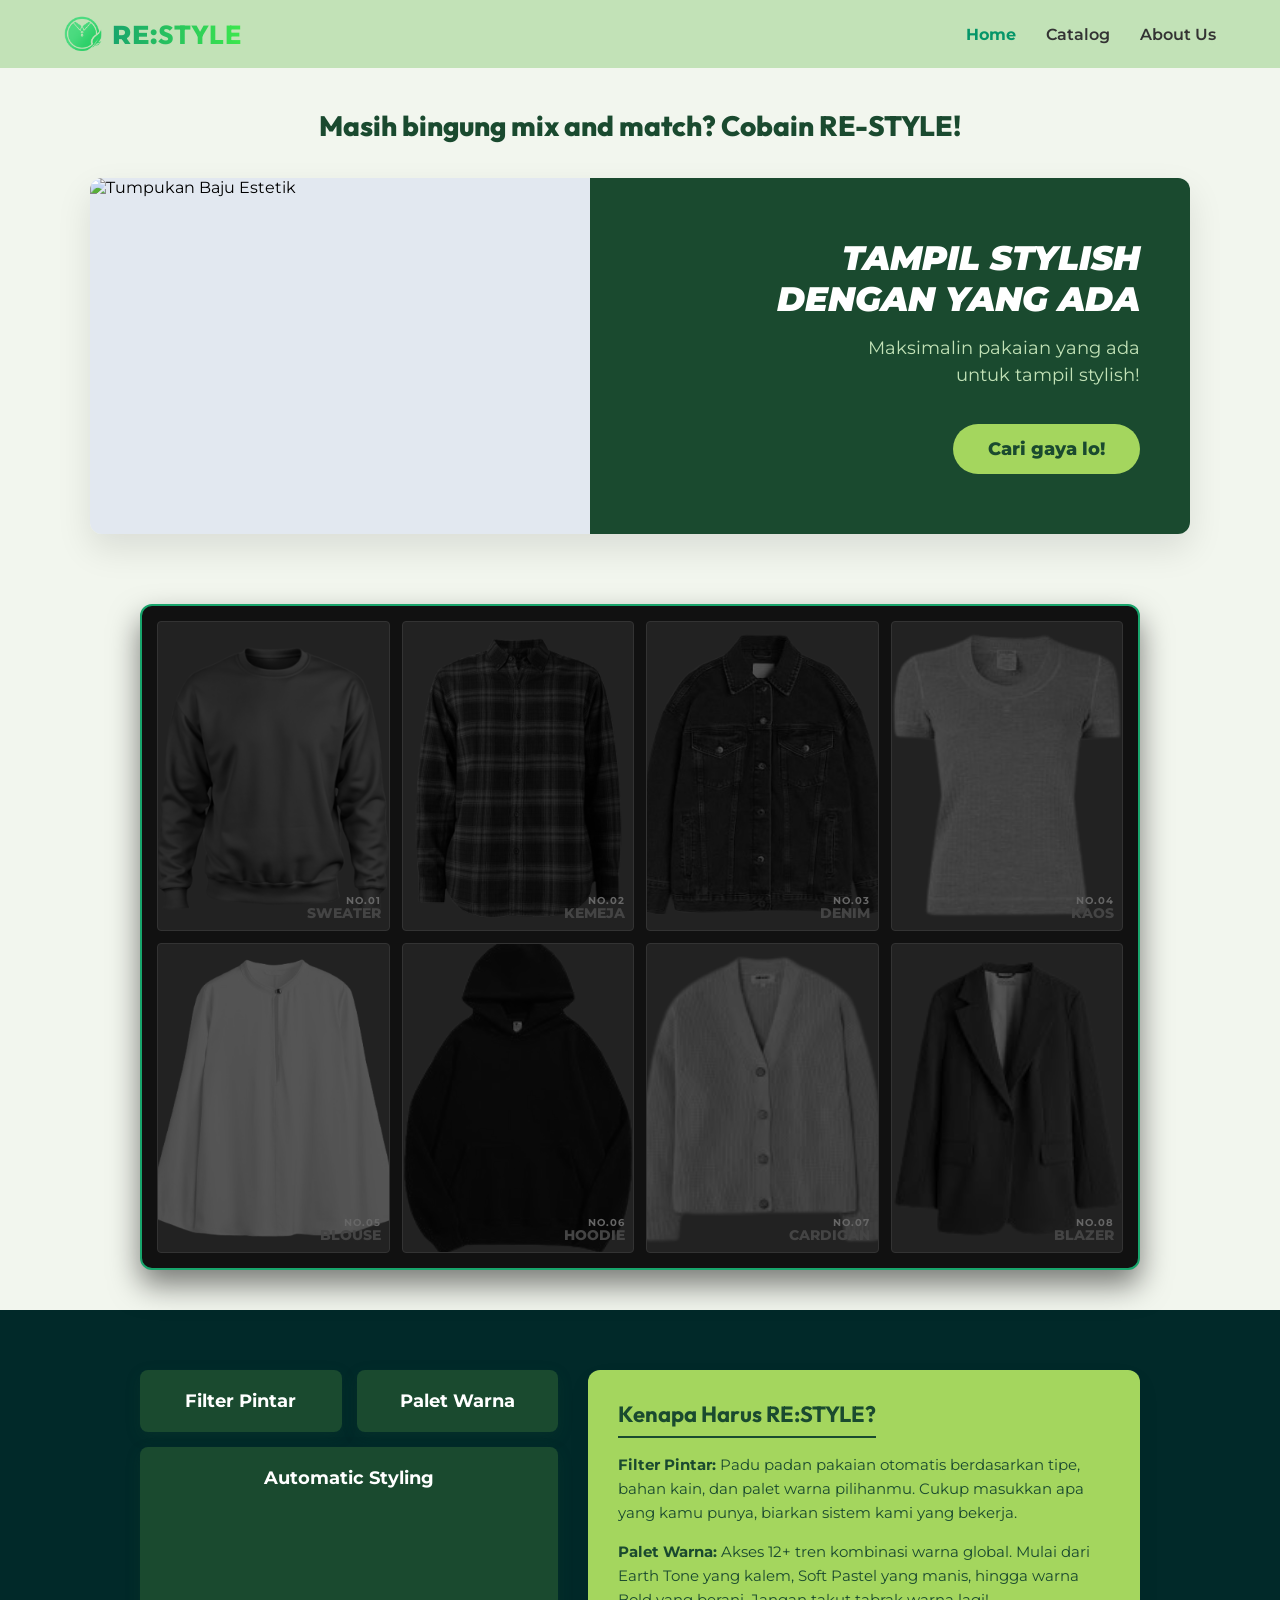
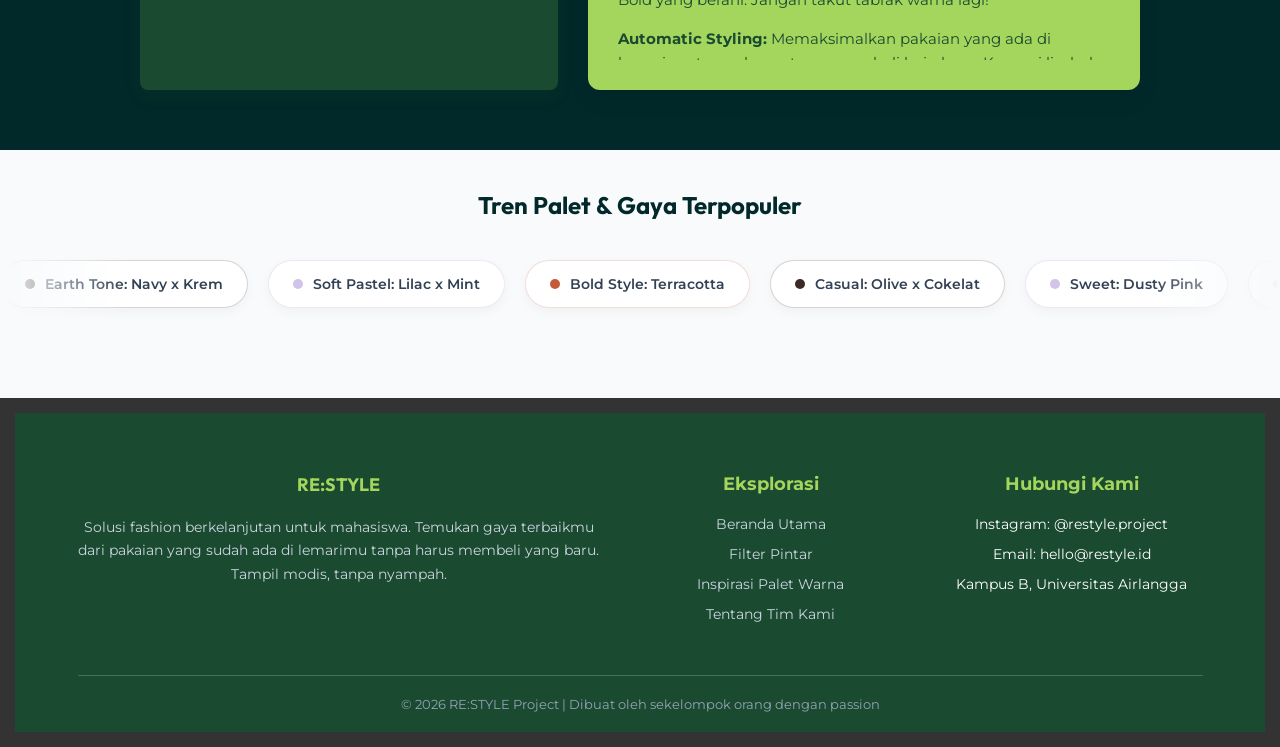
==== index.html @ e26406a5 "Add files via upload" ====
<!DOCTYPE html>
<html lang="id">
  <head>
    <meta charset="UTF-8" />
    <meta name="viewport" content="width=device-width, initial-scale=1.0" />
    <title>RE:STYLE - Tampil Modis Tanpa Nyampah</title>
    <link rel="stylesheet" href="style.css" />
    <link rel="preconnect" href="https://fonts.googleapis.com" />
    <link rel="preconnect" href="https://fonts.gstatic.com" crossorigin />
    <link
      href="https://fonts.googleapis.com/css2?family=Montserrat:ital,wght@0,100..900;1,100..900&family=Outfit:wght@100..900&display=swap"
      rel="stylesheet"
    />
  </head>
  <body class="halaman-beranda">
  
  <!-- ================= 1. INTRO CINEMATIC (SPLASH SCREEN) ================= -->
  <div id="intro-cinematic" class="splash-screen">
    <div class="splash-content">
      <div class="splash-line"></div>
      <div class="splash-text">
        <p>I n i &nbsp; a d a l a h,</p>
        <p class="splash-highlight">g a y a &nbsp; k i t a .</p>
      </div>
    </div>
  </div>

  <header id="navbar-component" class="navbar"></header>

  <!-- ================= DESAIN HERO BARU (SESUAI GAMBAR REFERENSI) ================= -->
  <main class="hero-editorial">
    
    <h2 class="hero-top-text">Masih bingung mix and match? Cobain RE-STYLE!</h2>
    
    <div class="hero-banner">
      <!-- Sisi Kiri: Gambar Tumpukan Baju -->
      <div class="hero-img-col">
        <!-- Ganti src dengan gambar tumpukan baju estetik yang kamu punya -->
        <img src="assets/hero-clothes.jpg" alt="Tumpukan Baju Estetik" /> 
      </div>
      
      <!-- Sisi Kanan: Kotak Hijau Gelap -->
      <div class="hero-text-col">
        <h1 class="hero-main-title">TAMPIL STYLISH<br>DENGAN YANG ADA</h1>
        <p class="hero-main-subtitle">Maksimalin pakaian yang ada<br>untuk tampil stylish!</p>
        <a href="katalog.html" class="btn-hero-action">Cari gaya lo!</a>
      </div>
    </div>

    <!-- ================= ROSTER GRID BAJU (INTERAKTIF TETAP DIPERTAHANKAN) ================= -->
    <div class="roster-grid-container">
        <!-- Baju 01 -->
        <div class="roster-card">
          <img src="assets/sweater-combo.png" alt="Sweater" />
          <div class="roster-overlay">
            <div class="roster-stamp">STYLE</div>
          </div>
          <div class="roster-info">
            <span class="roster-no">NO.01</span>
            <span class="roster-name">SWEATER</span>
          </div>
        </div>

        <!-- Baju 02 -->
        <div class="roster-card">
          <img src="assets/kemeja-combo.png" alt="Kemeja" />
          <div class="roster-overlay">
            <div class="roster-stamp">STYLE</div>
          </div>
          <div class="roster-info">
            <span class="roster-no">NO.02</span>
            <span class="roster-name">KEMEJA</span>
          </div>
        </div>

        <!-- Baju 03 -->
        <div class="roster-card">
          <img src="assets/denim-combo.png" alt="Denim" />
          <div class="roster-overlay">
            <div class="roster-stamp">STYLE</div>
          </div>
          <div class="roster-info">
            <span class="roster-no">NO.03</span>
            <span class="roster-name">DENIM</span>
          </div>
        </div>

        <!-- Baju 04 -->
        <div class="roster-card">
          <img src="assets/kaos-combo.png" alt="Kaos" />
          <div class="roster-overlay">
            <div class="roster-stamp">STYLE</div>
          </div>
          <div class="roster-info">
            <span class="roster-no">NO.04</span>
            <span class="roster-name">KAOS</span>
          </div>
        </div>

        <!-- Baju 05 -->
        <div class="roster-card">
          <img src="assets/blus-combo.png" alt="Blus" />
          <div class="roster-overlay">
            <div class="roster-stamp">STYLE</div>
          </div>
          <div class="roster-info">
            <span class="roster-no">NO.05</span>
            <span class="roster-name">BLOUSE</span>
          </div>
        </div>

        <!-- Baju 06 -->
        <div class="roster-card">
          <img src="assets/hoodie-combo.png" alt="Hoodie" />
          <div class="roster-overlay">
            <div class="roster-stamp">STYLE</div>
          </div>
          <div class="roster-info">
            <span class="roster-no">NO.06</span>
            <span class="roster-name">HOODIE</span>
          </div>
        </div>

        <!-- Baju 07 -->
        <div class="roster-card">
          <img src="assets/cardigan-combo.png" alt="Cardigan" />
          <div class="roster-overlay">
            <div class="roster-stamp">STYLE</div>
          </div>
          <div class="roster-info">
            <span class="roster-no">NO.07</span>
            <span class="roster-name">CARDIGAN</span>
          </div>
        </div>

        <!-- Baju 08 -->
        <div class="roster-card">
          <img src="assets/blazer-combo.png" alt="Blazer" />
          <div class="roster-overlay">
            <div class="roster-stamp">STYLE</div>
          </div>
          <div class="roster-info">
            <span class="roster-no">NO.08</span>
            <span class="roster-name">BLAZER</span>
          </div>
        </div>
      </div>
      <!-- Akhir dari Grid Roster -->

    </div>
  </main>
  
  <!-- Lanjutkan dengan <section class="landing-features"> di bawahnya... -->

    <!-- ================= SEKSI FITUR (DESAIN ASIMETRIS REFERENSI) ================= -->
<section class="landing-features">
  <div class="features-interactive-container">
    
    <!-- Sisi Kiri: 3 Kotak Fitur Asimetris -->
    <div class="features-left-menu">
      <div class="feat-box-row">
        <div class="feat-box">Filter Pintar</div>
        <div class="feat-box">Palet Warna</div>
      </div>
      <div class="feat-box feat-full">Automatic Styling</div>
    </div>
    
    <!-- Sisi Kanan: Kotak Deskripsi Scrollable -->
    <div class="features-right-desc">
      <div class="scrollable-content">
        <h3>Kenapa Harus RE:STYLE?</h3>
        <p><strong>Filter Pintar:</strong> Padu padan pakaian otomatis berdasarkan tipe, bahan kain, dan palet warna pilihanmu. Cukup masukkan apa yang kamu punya, biarkan sistem kami yang bekerja.</p>
        <p><strong>Palet Warna:</strong> Akses 12+ tren kombinasi warna global. Mulai dari Earth Tone yang kalem, Soft Pastel yang manis, hingga warna Bold yang berani. Jangan takut tabrak warna lagi!</p>
        <p><strong>Automatic Styling:</strong> Memaksimalkan pakaian yang ada di lemarimu tanpa harus terus membeli baju baru. Kurangi limbah tekstil (fast fashion) dengan gaya yang tetap maksimal setiap harinya.</p>
        <p>Bersama RE:STYLE, kamu berkontribusi pada tren <em>Sustainable Fashion</em>. Tampil gaya tidak harus merusak bumi, kan?</p>
      </div>
    </div>
    
  </div>
</section>

    <section class="landing-preview-scroller">
      <h2 class="section-title-landing">Tren Palet & Gaya Terpopuler</h2>

      <div class="marquee-wrapper-fade">
        <div class="marquee-track">
          <div class="marquee-item border-earth">
            <span class="badge-dot earth"></span> Earth Tone: Navy x Krem
          </div>
          <div class="marquee-item border-pastel">
            <span class="badge-dot pastel"></span> Soft Pastel: Lilac x Mint
          </div>
          <div class="marquee-item border-bold">
            <span class="badge-dot bold"></span> Bold Style: Terracotta
          </div>
          <div class="marquee-item border-earth">
            <span class="badge-dot earth"></span> Casual: Olive x Cokelat
          </div>
          <div class="marquee-item border-pastel">
            <span class="badge-dot pastel"></span> Sweet: Dusty Pink
          </div>
          <div class="marquee-item border-bold">
            <span class="badge-dot bold"></span> Bright: Mustard x Emerald
          </div>

          <div class="marquee-item border-earth">
            <span class="badge-dot earth"></span> Earth Tone: Navy x Krem
          </div>
          <div class="marquee-item border-pastel">
            <span class="badge-dot pastel"></span> Soft Pastel: Lilac x Mint
          </div>
          <div class="marquee-item border-bold">
            <span class="badge-dot bold"></span> Bold Style: Terracotta
          </div>
          <div class="marquee-item border-earth">
            <span class="badge-dot earth"></span> Casual: Olive x Cokelat
          </div>
          <div class="marquee-item border-pastel">
            <span class="badge-dot pastel"></span> Sweet: Dusty Pink
          </div>
          <div class="marquee-item border-bold">
            <span class="badge-dot bold"></span> Bright: Mustard x Emerald
          </div>
        </div>
      </div>
    </section>

    <footer id="footer-component" class="footer"></footer>

    <script src="component-loader.js"></script>
  </body>
</html>
---- style.css ----
/* Reset dasar browser agar tidak ada margin bawaan */
* {
  margin: 0;
  padding: 0;
  box-sizing: border-box;
  font-family: "Montserrat", sans-serif;
}

/* ================= DESAIN HEADER / NAVBAR ================= */
.navbar {
  background-color: #c2e2b7; /* Warna hijau muda sesuai screenshot */
  display: flex;
  justify-content: space-between; /* Memisah logo di kiri, menu di kanan */
  align-items: center;
  padding: 15px 5%;
  position: sticky; /* Membuat navbar tetap di atas saat di-scroll */
  top: 0;
  z-index: 1000;
  position: relative;
}

.logo-area {
  display: flex;
  align-items: center;
  gap: 10px;
}

.logo-img {
  height: 38px; /* Atur tinggi logo */
}

.logo-text {
  font-family: "Outfit", sans-serif; /* Kembaran Avant Garde yang bersih dan geometris */
  font-size: 26px;
  font-weight: 800; /* Dibuat tebal agar karakternya makin kuat */
  letter-spacing: 1px;

  /* TRIK GRADASI TEKS: Menggunakan background-clip */
  background: linear-gradient(to left, #3ce74d, #18a56c);
  -webkit-background-clip: text;
  -webkit-text-fill-color: transparent;
  background-clip: text;
  display: inline-block;
}

.green-text {
  color: #10b981; /* Warna hijau untuk tulisan STYLE */
}

.nav-links {
  display: flex;
  align-items: center;
  gap: 30px; /* Jarak antar menu */
}

.nav-item {
  font-family: "Montserrat", sans-serif; /* Kembaran Gotham yang kasual dan modern */
  text-decoration: none !important; /* Memaksa garis bawah hilang */
  color: #333333; /* Warna default di halaman biasa */
  font-size: 16px;
  font-weight: 600; /* Ketebalan font semi-bold */
  transition: color 0.3s;
}

/* Desain khusus saat menu berstatus AKTIF atau ketika di-HOVER */
.nav-links .nav-item.active,
.nav-links .nav-item:hover {
  color: #059669 !important; /* Warna hijau tua sesuai desainmu */
  font-weight: bold;
}

.account-menu {
  display: flex;
  align-items: center;
  gap: 8px;
}

.user-icon {
  width: 24px;
  height: 24px;
}

/* ================= RESPONSIVE NAVBAR (MOBILE) ================= */

/* Tombol hamburger disembunyikan secara default di laptop/desktop */
.hamburger {
  display: none;
  background: none;
  border: none;
  cursor: pointer;
  color: #333333;
  padding: 5px;
}

.hamburger-icon {
  width: 30px;
  height: 30px;
}

/* Aturan khusus ketika web dibuka di layar HP/Tablet (Lebar maks 768px) */
@media (max-width: 768px) {
  /* Munculkan tombol hamburger di pojok kanan navbar */
  .hamburger {
    display: block;
  }

  /* Rombak menu berjejer samping menjadi menu laci kebawah */
  .nav-links {
    display: none; /* Sembunyikan menu bawaan terlebih dahulu */
    flex-direction: column;
    align-items: center;
    position: absolute;
    top: 100%; /* Pas di bawah batas bawah navbar */
    left: 0;
    width: 100%;
    background-color: #c2e2b7; /* Menyamakan warna hijau muda navbarmu */
    padding: 20px 0;
    gap: 20px;
    box-shadow: 0 4px 10px rgba(0, 0, 0, 0.1);
    z-index: 999;
  }

  /* Ketika tombol hamburger diklik, JS memicu kelas 'show', menu digelar */
  .nav-links.show {
    display: flex !important; /* Memaksa laci menu turun saat berstatus .show */
  }

  /* Membuat item menu memenuhi lebar laci mobile agar mudah diklik jari */
  .nav-item {
    width: 100%;
    text-align: center;
    padding: 5px 0;
  }

  .account-menu {
    justify-content: center; /* Mengaktifkan icon user di tengah di mode HP */
  }
}

/* ================= 1. ANIMASI INTRO (SPLASH SCREEN) ================= */
.splash-screen {
  position: fixed;
  top: 0;
  left: 0;
  width: 100vw;
  height: 100vh;
  background-color: #050505;
  z-index: 999999;
  display: flex;
  justify-content: center;
  align-items: center;
  /* Intro tampil selama 3.5 detik, lalu menghilang */
  animation: hapusSplash 3.5s forwards; 
}

.splash-content {
  display: flex;
  align-items: center;
  gap: 20px;
}

.splash-line {
  width: 150px;
  height: 1px;
  background-color: #ffffff;
  opacity: 0;
  animation: masukKiri 1s forwards 0.5s;
}

.splash-text {
  color: #ffffff;
  font-family: "Outfit", sans-serif;
  text-align: left;
  opacity: 0;
  animation: pudarMasuk 1.5s forwards 1s;
}

.splash-text p {
  margin: 0;
  font-size: 18px;
  letter-spacing: 2px;
  font-weight: 300;
}

.splash-text .splash-highlight {
  font-size: 28px;
  font-weight: 700;
  margin-top: 5px;
}

@keyframes masukKiri {
  from { width: 0; opacity: 0; }
  to { width: 150px; opacity: 1; }
}
@keyframes pudarMasuk {
  from { opacity: 0; transform: translateY(10px); }
  to { opacity: 1; transform: translateY(0); }
}
@keyframes hapusSplash {
  0% { opacity: 1; visibility: visible; }
  75% { opacity: 1; visibility: visible; }
  100% { opacity: 0; visibility: hidden; pointer-events: none; }
}


/* ================= 2. GRID ROSTER BAJU (INTERAKTIF) ================= */
.roster-grid-container {
  display: grid;
  grid-template-columns: repeat(4, 1fr);
  gap: 12px;
  margin-top: 50px;
  max-width: 1000px;
  margin-left: auto;
  margin-right: auto;
  background-color: #111111; /* Background gelap ala milgram */
  padding: 15px;
  border: 2px solid #18a56c; /* Bingkai hijau RE:STYLE */
  border-radius: 12px;
  box-shadow: 0 15px 30px rgba(0,0,0,0.5);
}

.roster-card {
  position: relative;
  background: #222222;
  border: 1px solid #333333;
  border-radius: 4px;
  aspect-ratio: 3/4; /* Proporsi memanjang vertikal seperti kartu karakter */
  overflow: hidden;
  cursor: pointer;
  transition: all 0.3s ease;
}

.roster-card img {
  width: 100%;
  height: 100%;
  object-fit: cover;
  /* Membuat gambar jadi gelap, mati, & hitam putih saat awal */
  filter: grayscale(100%) brightness(35%); 
  transition: all 0.4s ease;
}

/* Teks Info Nomor Baju di Sudut Bawah */
.roster-info {
  position: absolute;
  bottom: 8px;
  right: 8px;
  display: flex;
  flex-direction: column;
  text-align: right;
  line-height: 1.1;
}

.roster-no {
  font-size: 10px;
  font-weight: 700;
  color: #666666;
  letter-spacing: 1px;
}

.roster-name {
  font-size: 14px;
  font-weight: 800;
  color: #444444;
}

/* Stempel "STYLE" (Overlay yang Tersembunyi) */
.roster-overlay {
  position: absolute;
  top: 50%;
  left: 50%;
  transform: translate(-50%, -50%) scale(1.5);
  opacity: 0;
  display: flex;
  justify-content: center;
  align-items: center;
  transition: all 0.3s cubic-bezier(0.175, 0.885, 0.32, 1.275);
}

.roster-stamp {
  border: 3px solid #18a56c;
  color: #18a56c;
  font-size: 18px;
  font-weight: 900;
  letter-spacing: 2px;
  padding: 8px 12px;
  border-radius: 50%; /* Bentuk stempel bulat */
  width: 70px;
  height: 70px;
  display: flex;
  justify-content: center;
  align-items: center;
  background-color: rgba(0, 0, 0, 0.4);
  transform: rotate(-15deg); /* Dimiringkan sedikit agar natural */
}

/* --- EFEK KETIKA KARTU DI-HOVER (DISENTUH MOUSE) --- */
.roster-card:hover {
  border-color: #18a56c;
  box-shadow: 0 0 15px rgba(24, 165, 108, 0.4);
  transform: translateY(-4px);
}

.roster-card:hover img {
  /* Gambar kembali berwarna, terang, & sedikit zoom */
  filter: grayscale(0%) brightness(100%);
  transform: scale(1.05);
}

.roster-card:hover .roster-overlay {
  /* Stempel mengecil, muncul, dan menabrak ke depan */
  opacity: 1;
  transform: translate(-50%, -50%) scale(1);
}

.roster-card:hover .roster-no,
.roster-card:hover .roster-name {
  color: #18a56c; /* Teks nama baju berubah jadi hijau menyala */
  text-shadow: 0 0 5px rgba(0,0,0,0.8);
}


/* --- RESPONSIVITAS MOBILE UNTUK GRID ROSTER --- */
@media (max-width: 768px) {
  .roster-grid-container {
    grid-template-columns: repeat(2, 1fr); /* Berubah jadi 2 kolom di HP */
    gap: 8px;
    padding: 10px;
    margin-top: 35px;
  }
  
  .splash-text p { font-size: 14px; }
  .splash-text .splash-highlight { font-size: 22px; }
  .splash-line { width: 80px; }
}

/* --- STYLE KHUSUS HALAMAN BERANDA (BACKGROUND GELAP) --- */
body.halaman-beranda {
  background-color: #f2f6ee !important; /* Mengubah background utama beranda */
}

/* ================= DESAIN HERO BARU (EDITORIAL LAYOUT) ================= */
.hero-editorial {
  padding: 40px 5%;
  display: flex;
  flex-direction: column;
  align-items: center;
  /* Tambahan Baru: Memaksa area hero penuh sepantaran layar */
  min-height: 90vh; 
  justify-content: center; 
}

.hero-top-text {
  font-size: 28px;
  color: #1a4a2f; /* Hijau gelap */
  font-weight: 800;
  margin-bottom: 35px;
  text-align: center;
  font-family: "Outfit", sans-serif;
}

.hero-banner {
  display: flex;
  width: 100%;
  max-width: 1100px;
  border-radius: 12px;
  overflow: hidden;
  box-shadow: 0 15px 35px rgba(0,0,0,0.1);
  margin-bottom: 20px; /* Jarak dengan grid roster di bawahnya */
}

/* Sisi Kiri: Gambar */
.hero-img-col {
  flex: 1;
  background-color: #e2e8f0;
  min-height: 350px;
}

.hero-img-col img {
  width: 100%;
  height: 100%;
  object-fit: cover;
}

/* Sisi Kanan: Kotak Hijau */
.hero-text-col {
  flex: 1;
  background-color: #1a4a2f; /* Hijau gelap referensi */
  padding: 60px 50px;
  display: flex;
  flex-direction: column;
  justify-content: center;
  align-items: flex-end; /* Meratakan teks ke kanan */
  text-align: right;
}

/* ================= DESAIN FITUR ASIMETRIS (ANTI-AI) ================= */
.landing-features {
  padding: 80px 5%;
  background-color: #f2f6ee; /* Sama dengan background hero */
}

.features-interactive-container {
  display: flex;
  gap: 30px;
  max-width: 1000px;
  margin: 0 auto;
  align-items: stretch;
}

/* Sisi Kiri: Susunan Kotak Tombol */
.features-left-menu {
  flex: 1;
  display: flex;
  flex-direction: column;
  justify-content: center;
  gap: 15px;
}

.feat-box-row {
  display: flex;
  gap: 15px;
}

.feat-box {
  flex: 1;
  background-color: #1a4a2f; /* Hijau gelap */
  color: #ffffff;
  padding: 20px 15px;
  text-align: center;
  font-weight: 700;
  font-size: 18px;
  border-radius: 8px;
  box-shadow: 0 5px 15px rgba(26, 74, 47, 0.2);
  transition: transform 0.2s;
}

.feat-box:hover {
  transform: scale(1.02);
}

.feat-full {
  width: 100%; /* Kotak bawah yang memanjang penuh */
}

/* Sisi Kanan: Kotak Deskripsi Bisa di-Scroll */
.features-right-desc {
  flex: 1.2; /* Dibuat sedikit lebih lebar dari tombol kiri */
  background-color: #a4d65e; /* Hijau muda/lime */
  border-radius: 12px;
  padding: 30px 20px 30px 30px;
  height: 320px; /* Dikunci tingginya agar memicu efek scroll */
  display: flex;
  flex-direction: column;
  box-shadow: 0 10px 25px rgba(0,0,0,0.05);
}

.scrollable-content {
  overflow-y: auto;
  padding-right: 15px; /* Jarak teks dengan scrollbar */
  color: #1a4a2f;
}

.scrollable-content h3 {
  font-size: 22px;
  margin-bottom: 15px;
  font-family: "Outfit", sans-serif;
  border-bottom: 2px solid #1a4a2f;
  padding-bottom: 8px;
  display: inline-block;
}

.scrollable-content p {
  font-size: 15px;
  line-height: 1.6;
  margin-bottom: 15px;
}

/* Mengubah tampilan garis scrollbar agar estetik seperti desainmu */
.scrollable-content::-webkit-scrollbar {
  width: 6px;
}
.scrollable-content::-webkit-scrollbar-track {
  background: rgba(255,255,255,0.3); 
  border-radius: 10px;
}
.scrollable-content::-webkit-scrollbar-thumb {
  background: #1a4a2f; 
  border-radius: 10px;
}

/* --- RESPONSIVITAS MOBILE UNTUK FITUR ASIMETRIS --- */
@media (max-width: 768px) {
  .features-interactive-container {
    flex-direction: column;
  }
  
  .feat-box {
    font-size: 15px;
    padding: 15px 10px;
  }
  
  .features-right-desc {
    height: 280px; /* Agak dipendekkan di HP */
    padding: 20px;
  }
}

.hero-main-title {
  color: #ffffff;
  font-size: 34px;
  font-style: italic; /* Teks miring sesuai referensi */
  font-weight: 900;
  margin-bottom: 15px;
  line-height: 1.2;
}

.hero-main-subtitle {
  color: #c2e2b7;
  font-size: 18px;
  margin-bottom: 35px;
  line-height: 1.5;
}

.btn-hero-action {
  background-color: #a4d65e; /* Hijau kekuningan (Lime green) */
  color: #1a4a2f; /* Teks gelap */
  padding: 14px 35px;
  border-radius: 30px;
  font-weight: 800;
  font-size: 18px;
  text-decoration: none;
  transition: transform 0.2s, background-color 0.2s;
}

.btn-hero-action:hover {
  background-color: #bdf26f;
  transform: scale(1.05);
}

/* ================= DESAIN FOOTER RICH (PROFESIONAL) ================= */
.footer-rich {
  background-color: #1a4a2f; /* Hijau gelap */
  color: #ffffff;
  padding: 60px 5% 20px 5%;
  font-family: "Montserrat", sans-serif;
}

.footer-container {
  display: grid;
  grid-template-columns: 2fr 1fr 1fr; /* Kolom 1 lebih lebar */
  gap: 40px;
  max-width: 1200px;
  margin: 0 auto;
  border-bottom: 1px solid rgba(255,255,255,0.2);
  padding-bottom: 40px;
  margin-bottom: 20px;
}

.footer-brand {
  font-family: "Outfit", sans-serif;
  font-size: 26px;
  color: #a4d65e;
  margin-bottom: 15px;
}

.footer-col h3 {
  font-size: 18px;
  margin-bottom: 20px;
  color: #a4d65e;
}

.footer-col p {
  font-size: 14px;
  color: #cbd5e1;
  line-height: 1.7;
}

.footer-col ul {
  list-style: none;
}

.footer-col ul li {
  margin-bottom: 12px;
}

.footer-col ul li a {
  color: #cbd5e1;
  text-decoration: none;
  font-size: 14px;
  transition: color 0.2s;
}

.footer-col ul li a:hover {
  color: #a4d65e;
}

.footer-bottom {
  text-align: center;
  font-size: 13px;
  color: #94a3b8;
}

/* ================= RESPONSIVITAS MOBILE (HP) ================= */
@media (max-width: 768px) {
  /* Tumpuk banner hero atas-bawah */
  .hero-banner {
    flex-direction: column;
  }
  
  .hero-text-col {
    align-items: center; /* Rata tengah di HP */
    text-align: center;
    padding: 40px 25px;
  }
  
  .hero-top-text {
    font-size: 20px;
    margin-bottom: 20px;
  }
  
  /* Tumpuk kolom footer atas-bawah */
  .footer-container {
    grid-template-columns: 1fr;
    text-align: center;
    gap: 30px;
  }
}

/* Menyesuaikan teks Hero di beranda agar kontras dan terbaca di latar gelap */
body.halaman-beranda .hero-title {
  color: #ffffff; /* Mengubah tulisan "TAMPIL MODIS TANPA NYAMPAH" menjadi putih */
}

body.halaman-beranda .hero-subtitle {
  color: #cbd5e1; /* Mengubah sub-teks kecil menjadi abu-abu terang */
}

body.halaman-beranda .hero {
  /* Mengurangi kepekatan linear-gradient putih bawaan agar menyatu dengan background gelap */
  background: linear-gradient(rgba(1, 41, 41, 0.85), rgba(1, 41, 41, 0.95)),
    url("assets/hero-bg.jpg");
  background-size: cover;
  background-position: center;
  background-repeat: no-repeat;
}

/* ================= DESAIN HERO SECTION (TENGAH) ================= */
.hero {
  /* Memakai linear-gradient transparan di atas gambar agar teks lebih terbaca */
  background: linear-gradient(
      rgba(255, 255, 255, 0.7),
      rgba(255, 255, 255, 0.7)
    ),
    url("assets/hero-bg.jpg");
  background-size: cover;
  background-position: center;
  background-repeat: no-repeat;
  min-height: calc(100vh - 70px); /* Memenuhi layar dikurangi tinggi navbar */
  display: flex;
  justify-content: center;
  align-items: center;
  text-align: center;
  padding: 20px;
}

.hero-title {
  font-size: 48px;
  font-weight: bold;
  color: #111111;
  line-height: 1.2;
  letter-spacing: 2px;
}

.green-highlight {
  background: linear-gradient(
    to left,
    #3ce74d,
    #18a56c
  ); /* Menggunakan background gradasi */
  -webkit-background-clip: text; /* Memotong background mengikuti bentuk huruf */
  -webkit-text-fill-color: transparent; /* Membuat warna teks asli transparan agar gradasi terlihat */
  background-clip: text;
  display: inline-block;
}

.hero-subtitle {
  font-size: 18px;
  color: #444444;
  margin-top: 20px;
  margin-bottom: 30px;
  font-weight: 500;
  line-height: 1.5;
}

/* Tombol Mulai Cari Style */
.btn-search {
  display: inline-block;
  background: linear-gradient(to right, #10b981, #059669);
  color: white;
  padding: 14px 40px;
  border-radius: 30px;
  text-decoration: none;
  font-weight: bold;
  font-size: 18px;
  box-shadow: 0 4px 15px rgba(16, 185, 129, 0.3);
  transition: transform 0.2s, box-shadow 0.2s;
}

.btn-search:hover {
  transform: translateY(-3px); /* Efek melayang sedikit saat di-hover */
  box-shadow: 0 6px 20px rgba(16, 185, 129, 0.5);
}

/* ================= DESAIN FOOTER ================= */
.footer {
  background-color: #333333;
  color: #ffffff;
  text-align: center;
  padding: 15px;
  font-size: 14px;
}

/* ================= PENGATURAN HALAMAN KATALOG UTAMA ================= */
.main-katalog {
  padding: 40px 5%;
  background-color: #f9fbf7; /* Warna latar belakang putih tulang agak kehijauan */
}

/* Navigasi Lokal (Anchor link) */
.katalog-nav {
  display: flex;
  justify-content: center;
  gap: 15px;
  padding: 12px 20px;
  background-color: #f8fafc;
  border-bottom: 1px solid #e2e8f0;
}

.btn-subnav {
  text-decoration: none;
  font-size: 13px;
  font-weight: 600;
  color: #475569;
  padding: 8px 16px;
  border-radius: 20px;
  transition: all 0.3s ease;
  background: #ffffff;
  border: 1px solid #cbd5e1;
}

.btn-subnav:hover {
  background-color: #c2e2b7;
  color: #012929;
}

.separator {
  border: 0;
  height: 1px;
  background: #cbd5e1;
  margin: 40px 0;
}

/* Judul Seksi Katalog */
.section-katalog {
  margin-bottom: 60px;
  scroll-margin-top: 90px; /* Jarak scroll agar tidak tertutup navbar yang sticky */
}

.section-title {
  font-size: 28px;
  color: #111;
  text-align: center;
  margin-bottom: 5px;
}

.section-subtitle {
  font-size: 16px;
  color: #666;
  text-align: center;
  margin-bottom: 30px;
}

/* Layout Grid Otomatis */
.grid-katalog {
  display: grid;
  grid-template-columns: repeat(auto-fit, minmax(280px, 1fr));
  gap: 30px;
}

/* Desain Kartu Katalog (Card) */
.card-katalog {
  background-color: #ffffff;
  border-radius: 15px;
  box-shadow: 0 4px 12px rgba(0, 0, 0, 0.05);
  overflow: hidden;
  border: 1px solid #e2e8f0;
  display: flex;
  flex-direction: column;
  transition: 0.3s ease;
}

.card-katalog:hover {
  transform: translateY(-5px);
  box-shadow: 0 8px 24px rgba(0, 0, 0, 0.1);
}

/* Preview Warna Static */
.color-preview {
  height: 120px;
  width: 100%;
}

/* Preview Gambar Baju Static (DIKUNCI AGAR TIDAK GEPENG/STRETCHED) */
.image-preview {
  height: 220px; /* Ditinggikan sedikit agar lebih pas proporsinya */
  background-color: #f8fafc;
  display: flex;
  justify-content: center;
  align-items: center;
  overflow: hidden;
  border-bottom: 1px solid #e2e8f0;
}

.katalog-img {
  width: 100%;
  height: 100%;
  object-fit: contain; /* KUNCI UTAMA: Gambar utuh proporsional tanpa terdistorsi */
  padding: 10px; /* Memberi jarak napas */
  transition: transform 0.3s;
}

.card-katalog:hover .katalog-img {
  transform: scale(1.05); /* Efek membesar halus saat kartu disorot */
}

.card-body {
  padding: 20px;
  flex-grow: 1;
}

.card-body h3 {
  font-size: 20px;
  margin-bottom: 15px;
  color: #1e293b;
}

.label-palette {
  font-size: 14px;
  font-weight: bold;
  color: #64748b;
  margin-bottom: 5px;
}

/* Badges untuk warna palet */
.palette-badges {
  display: flex;
  gap: 10px;
  margin-bottom: 15px;
}

.badge {
  padding: 5px 12px;
  border-radius: 12px;
  font-size: 13px;
  font-weight: 500;
  border: 1px solid #cbd5e1;
}

/* List Kombinasi Baju */
.combo-list {
  margin-left: 20px;
  margin-bottom: 15px;
  color: #334155;
  font-size: 15px;
}

.card-desc {
  font-size: 14px;
  color: #64748b;
  line-height: 1.5;
}

/* ================= DESAIN INTERACTIVE STYLE FILTER (BARU!) ================= */
.section-filter {
  background-color: #f1f5f9;
  border-radius: 16px;
  padding: 30px;
  margin: 30px 0;
  border: 1px dashed #c2e2b7;
}

.filter-box {
  text-align: center;
}

.filter-title {
  font-size: 26px;
  color: #2c3e50;
  margin-bottom: 8px;
}

.filter-subtitle {
  font-size: 14px;
  color: #64748b;
  margin-bottom: 25px;
}

.filter-group-container {
  display: flex;
  justify-content: center;
  gap: 20px;
  flex-wrap: wrap;
  margin-bottom: 25px;
}

.filter-group {
  display: flex;
  flex-direction: column;
  text-align: left;
  min-width: 180px;
}

/* Container pembungkus select untuk mengunci ukuran layout */
.select-wrapper {
  position: relative;
  width: 100%;
  height: 42px; /* Menyesuaikan tinggi default dropdown bawaanmu */
}

/* Select dibuat absolute di dalam wrapper agar melayang ke bawah saat terbuka */
.select-wrapper select {
  position: absolute;
  top: 0;
  left: 0;
  width: 100%;
  z-index: 100;
  cursor: pointer;
  padding: 10px 14px;
  border-radius: 8px;
  border: 1px solid #cbd5e1;
  background-color: #ffffff;
  font-family: "Montserrat", sans-serif;
  font-size: 14px;
  outline: none;
  box-shadow: 0 2px 4px rgba(0, 0, 0, 0.02);
}

.filter-group label {
  font-size: 12px;
  font-weight: bold;
  text-transform: uppercase;
  color: #475569;
  margin-bottom: 6px;
}

.filter-group select {
  cursor: pointer;
  padding: 10px;
  border-radius: 8px;
  border: 1px solid #cccccc;
  background-color: #ffffff;
  font-family: "Montserrat", sans-serif;
  font-size: 14px;
  width: 100%;
}

/* Styling khusus untuk teks judul kelompok di dalam dropdown */
.filter-group select optgroup {
  font-weight: 700;
  color: #18a56c; /* Warna hijau khas RE:STYLE untuk penanda kategori */
  background: #f9f9f9;
  padding: 6px 0;
}

/* Styling untuk opsi warna di dalam kelompok */
.filter-group select option {
  padding: 6px;
  color: #333333;
  font-weight: 500;
  background: #ffffff;
}

.btn-filter-aksi {
  background-color: #059669;
  color: white;
  border: none;
  padding: 12px 30px;
  font-size: 15px;
  font-weight: bold;
  border-radius: 30px;
  cursor: pointer;
  box-shadow: 0 4px 6px rgba(5, 150, 105, 0.2);
  transition: background 0.2s, transform 0.2s;
}

.btn-filter-aksi:hover {
  background-color: #047857;
  transform: scale(1.02);
}

/* Blok Hasil Rekomendasi Filter */
.hasil-filter-container {
  margin-top: 40px;
  border-top: 2px solid #cbd5e1;
  padding-top: 30px;
}

.rekomendasi-title {
  font-size: 18px;
  color: #047857;
  margin-bottom: 15px;
  font-weight: bold;
}

/* 3. Pastikan container utamanya menggunakan align-items: stretch */
.rekomendasi-card-result {
  display: flex;
  align-items: stretch; /* Memaksa kotak gambar dan kotak teks memiliki tinggi yang sama rapi */
  background: #ffffff;
  border-radius: 16px;
  overflow: hidden;
  box-shadow: 0 10px 25px rgba(0, 0, 0, 0.08);
  border: 1px solid rgba(194, 226, 183, 0.5);
  margin-top: 20px;
}

.rekomendasi-img-box {
  width: 200px;
  height: 200px;
  flex-shrink: 0;
  background-color: #f8fafc;
  display: flex;
  justify-content: center;
  align-items: center;
  overflow: hidden; /* Mengunci agar jika ada sisa elemen tidak akan bocor keluar */
  padding: 10px; /* Memberi jarak napas agar gambar tidak menempel ke garis tepi */
}

/* 1. Kotak penampung gambarnya (Pastikan posisinya fleksibel namun teratur) */
.rekomendasi-img-box {
  width: 250px; /* Kita naikkan sedikit lebarnya agar lebih dominan di desktop */
  height: auto; /* TINGGI DIBUAT AUTO: Biarkan mengikuti tinggi teks info di kanannya */
  min-height: 250px; /* Batas minimal tinggi agar tetap proporsional */
  flex-shrink: 0; /* Mencegah gambar tertekan gepeng oleh teks */
  background-color: #ffffff; /* Ubah ke putih bersih agar menyatu dengan background kartu */
  display: flex;
  justify-content: center;
  align-items: center;
  padding: 0; /* Hilangkan padding agar gambar bisa menyentuh tepi boks */
  overflow: hidden;
}

/* 2. TAMBAHKAN BLOK BARU INI: Mengunci gambar di dalam Hasil Rekomendasi */
.rekomendasi-img-box img {
  width: 100%;
  height: 100%;
  /* TIPS OPSI: 
     - Gunakan 'contain' jika ingin seluruh baju terlihat utuh (tidak terpotong).
     - Gunakan 'cover' jika ingin gambar penuh menutup kotak (tapi sisi tepi mungkin terpotong).
     Untuk katalog pakaian, 'contain' biasanya jauh lebih aman agar bentuk baju tidak hilang.
  */
  object-fit: cover;
}

.rekomendasi-info {
  padding: 25px;
  display: flex;
  flex-direction: column;
  gap: 8px;
  text-align: left;
}

.rekomendasi-info h4 {
  font-size: 22px;
  margin: 0;
  color: #1e293b;
}

/* Kelas Utilitas Penyembunyi Elemen */
.d-none {
  display: none !important;
}

/* ================= STYLE MODAL WINDOW POP-UP PALET WARNA ================= */
.modal-overlay {
  display: none; /* Tersembunyi otomatis sebelum diklik */
  position: fixed;
  top: 0;
  left: 0;
  width: 100%;
  height: 100%;
  background-color: rgba(0, 0, 0, 0.6); /* Efek gelap transparan */
  backdrop-filter: blur(5px); /* Efek blur estetik pada background belakang */
  z-index: 2000;
  justify-content: center;
  align-items: center;
  padding: 20px;
}

.modal-content {
  background-color: #ffffff;
  padding: 30px;
  border-radius: 20px;
  max-width: 650px;
  width: 100%;
  position: relative;
  box-shadow: 0 20px 25px -5px rgba(0, 0, 0, 0.1);
  animation: animasiMuncul 0.3s ease-out;
}

@keyframes animasiMuncul {
  from {
    transform: scale(0.9);
    opacity: 0;
  }
  to {
    transform: scale(1);
    opacity: 1;
  }
}

.btn-close-modal {
  position: absolute;
  top: 15px;
  right: 20px;
  font-size: 30px;
  font-weight: bold;
  color: #64748b;
  cursor: pointer;
  transition: color 0.2s;
}

.btn-close-modal:hover {
  color: #ef4444;
}

#modalTitle {
  font-size: 24px;
  color: #1e293b;
  margin-bottom: 20px;
  border-bottom: 2px solid #e2e8f0;
  padding-bottom: 10px;
}

.modal-body-layout {
  display: flex;
  gap: 30px;
  align-items: center;
}

.warna-utama-box {
  text-align: center;
  font-weight: bold;
  color: #475569;
  font-size: 14px;
}

.lingkaran-warna-besar {
  width: 120px;
  height: 120px;
  border-radius: 50%;
  margin-bottom: 10px;
  box-shadow: inset 0 4px 6px rgba(0, 0, 0, 0.15), 0 4px 10px rgba(0, 0, 0, 0.1);
}

.warna-kombinasi-box {
  flex-grow: 1;
}

.warna-kombinasi-box h3 {
  font-size: 16px;
  color: #334155;
  margin-bottom: 15px;
}

.modal-grid-badges {
  display: flex;
  flex-wrap: wrap;
  gap: 12px;
}

/* Lingkaran kecil interaktif di dalam modal pop up */
.modal-color-circle-item {
  display: flex;
  align-items: center;
  gap: 8px;
  background: #f8fafc;
  padding: 6px 14px;
  border-radius: 30px;
  border: 1px solid #e2e8f0;
  font-size: 14px;
  font-weight: 500;
  color: #1e293b;
}

.mini-circle {
  width: 20px;
  height: 20px;
  border-radius: 50%;
  border: 1px solid #cbd5e1;
}

/* Responsif untuk Layar HP */
@media (max-width: 600px) {
  .modal-body-layout {
    flex-direction: column;
    gap: 20px;
  }
}

/* Custom tambahan untuk modal spesifik baju agar lebih lebar */
.modal-content.modal-baju-lebar {
  max-width: 750px;
}

.baju-img-box-modal {
  width: 250px;
  height: 250px;
  background-color: #f8fafc;
  border-radius: 12px;
  display: flex;
  justify-content: center;
  align-items: center;
  overflow: hidden;
  border: 1px solid #e2e8f0;
  flex-shrink: 0;
}

.baju-img-box-modal img {
  width: 100%;
  height: 100%;
  object-fit: contain;
  padding: 10px;
}

.baju-detail-box-modal {
  flex-grow: 1;
}

.modal-baju-text-desc {
  font-size: 15px;
  color: #475569;
  line-height: 1.6;
  margin-bottom: 20px;
  background-color: #f1f5f9;
  padding: 12px;
  border-radius: 8px;
  border-left: 4px solid #059669;
}

.komponen-breakdown {
  display: flex;
  flex-direction: column;
  gap: 10px;
}

.komponen-item {
  font-size: 14px;
  color: #1e293b;
  padding-bottom: 8px;
  border-bottom: 1px dashed #e2e8f0;
}

.komponen-item strong {
  color: #059669;
  display: inline-block;
  width: 160px;
}

/* Responsif Layar HP */
@media (max-width: 650px) {
  .baju-img-box-modal {
    width: 100%;
    height: 200px;
  }
}

/* ================= DESAIN HALAMAN ABOUT US ================= */
.about-container {
  max-width: 1200px;
  margin: 40px auto;
  padding: 0 5%;
}

.about-header {
  text-align: center;
  margin-bottom: 50px;
}

.about-header h1 {
  font-size: 32px;
  color: #333333;
  margin-bottom: 10px;
}

.about-header p {
  color: #666666;
  font-size: 16px;
}

/* Mengatur susunan 8 kartu (Desktop: 4 Kolom samping) */
.team-grid {
  display: grid;
  grid-template-columns: repeat(4, 1fr); /* 4 kolom sama rata */
  gap: 30px; /* Jarak antar kartu */
}

/* Desain Kartu Individu */
.member-card {
  background-color: #ffffff;
  border-radius: 12px;
  overflow: hidden;
  box-shadow: 0 4px 15px rgba(0, 0, 0, 0.05); /* Efek bayangan halus */
  border: 1px solid #e2e8f0;
  transition: transform 0.3s, box-shadow 0.3s;
  display: flex;
  flex-direction: column;
  align-items: center;
  padding: 25px 20px;
  text-align: center;
}

/* Efek interaktif saat kartu diarahkan kursor mouse */
.member-card:hover {
  transform: translateY(-5px);
  box-shadow: 0 10px 20px rgba(0, 0, 0, 0.1);
  border-color: #c2e2b7; /* Berubah frame hijau sesuai warna navbarmu */
}

/* Lingkaran Foto */
.image-wrapper {
  width: 120px;
  height: 120px;
  border-radius: 50%; /* Membuat foto jadi bulat sempurna */
  overflow: hidden;
  margin-bottom: 20px;
  border: 3px solid #c2e2b7; /* Bingkai lingkaran hijau muda */
}

.member-img {
  width: 100%;
  height: 100%;
  object-fit: cover; /* Mencegah foto gepeng/terdistorsi */
}

.member-info h3 {
  font-size: 20px;
  color: #333333;
  margin: 0 0 5px 0;
}

/* Label Peran / Role */
.member-role {
  display: inline-block;
  background-color: #e6f4ea; /* Hijau super muda untuk background badge */
  color: #059669; /* Tulisan hijau tua aktif */
  font-size: 12px;
  font-weight: bold;
  padding: 4px 12px;
  border-radius: 20px;
  text-transform: uppercase;
  margin-bottom: 15px;
  letter-spacing: 0.5px;
}

.member-desc {
  font-size: 14px;
  color: #666666;
  line-height: 1.5;
  margin: 0;
}

/* --- RESPONSIVITAS MOBILE (HP & TABLET) --- */
@media (max-width: 1024px) {
  /* Layar Tablet: Ubah jadi 2 kolom */
  .team-grid {
    grid-template-columns: repeat(2, 1fr);
  }
}

@media (max-width: 768px) {
  /* --- 1. KEMBALIKAN NAVIGASI LOKAL KE ATAS & AKTIFKAN SCROLL SAMPING --- */
  .katalog-nav {
    position: static !important; /* Batalkan melayang di bawah layar */
    transform: none !important;
    left: auto !important;
    width: 100% !important;
    background-color: #ffffff !important;
    padding: 10px 15px !important;
    margin-bottom: 10px !important;
    box-shadow: none !important;
    border-bottom: 1px solid #e2e8f0 !important;

    /* Trik rapi: Teks memanjang ke samping dan bisa di-swipe jempol */
    display: flex !important;
    flex-direction: row !important;
    overflow-x: auto !important;
    white-space: nowrap !important;
    gap: 10px !important;
    justify-content: flex-start !important; /* Mulai rata kiri agar bisa digeser */
    scrollbar-width: none; /* Sembunyikan batang scroll di Firefox */
  }

  .katalog-nav::-webkit-scrollbar {
    display: none; /* Sembunyikan batang scroll di Chrome/Safari */
  }

  /* Tombol navigasi dibuat pas dan elastis di dalam row scroll */
  .btn-subnav {
    font-size: 13px !important;
    padding: 8px 16px !important;
    border-radius: 20px !important;
    flex-shrink: 0 !important; /* Mencegah tombol menciut gepeng */
    width: auto !important;
    overflow: visible !important;
    text-overflow: clip !important;
  }

  /* --- 2. REVISI AMAN: KUNCI MODAL BOX ASLI (ANTI RUSAK & ANTI POP-UP OTOMATIS) --- */

  /* Hanya targetkan elemen yang memiliki class .modal DAN dalam keadaan aktif (bukan d-none) */
  .modal:not(.d-none),
  .modal-warna:not(.d-none) {
    display: flex !important;
    align-items: center !important;
    justify-content: center !important;
    position: fixed !important; /* Memastikan melayang di atas layar */
    top: 0 !important;
    left: 0 !important;
    width: 100% !important;
    height: 100% !important;
    z-index: 99999 !important;
    padding: 15px !important;
    background-color: rgba(0, 0, 0, 0.5) !important; /* Efek backdrop gelap */
  }

  /* Kotak putih isi konten di dalam modal */
  .modal-content,
  .modal-content-warna {
    width: 95% !important;
    max-width: 360px !important;
    max-height: 80vh !important; /* Batasi tinggi agar tidak memotong layar HP */
    overflow-y: auto !important; /* Aktifkan scroll internal jika teks penuh */
    border-radius: 16px !important;
    padding: 20px !important;
    position: relative !important;
    background-color: #ffffff !important;
    box-shadow: 0 20px 40px rgba(0, 0, 0, 0.3) !important;
    display: block !important; /* Memastikan isinya mengalir normal */
  }

  /* --- 3. MERATAKAN PREVIEW WARNA / GAMBAR MODAL KE TENGAH --- */
  .modal-body-layout {
    display: flex !important;
    flex-direction: column !important;
    align-items: center !important;
    justify-content: center !important;
    gap: 15px !important;
  }

  .baju-img-box-modal {
    display: flex !important;
    justify-content: center !important;
    align-items: center !important;
    margin: 0 auto !important;
    width: 100% !important;
  }

  /* Target spesifik untuk lingkaran warna di dalam modal warna */
  .modal-content-warna div[style*="width: 120px"] {
    margin: 0 auto 15px auto !important; /* Paksa lingkaran warna duduk di tengah boks */
  }

  .btn-subnav:active {
    background-color: #c2e2b7;
  }

  /* Hilangkan garis pemisah bawaan di HP agar bersih */
  hr.separator {
    display: none;
  }

  /* 1. Mengurangi ruang kosong berlebih di bawah dropdown warna khusus mobile */
  .select-wrapper + div[style*="visibility: hidden"] {
    height: 10px !important; /* Menciutkan jarak kosong agar hemat ruang */
    margin-bottom: 5px;
  }

  /* Laci Filter Dropdown menyesuaikan lebar HP */
  .filter-group {
    width: 100%;
    margin-bottom: 10px !important;
  }

  .filter-group-container {
    gap: 12px !important; /* Merapatkan jarak antar kotak filter di HP */
    margin-bottom: 15px !important;
  }

  /* Hasil rekomendasi filter diputar vertikal di HP */
  .rekomendasi-card-result {
    flex-direction: column;
    align-items: stretch !important;
  }

  /* Kunci ukuran boks gambar saat di layar HP */
  .rekomendasi-img-box {
    width: 100% !important;
    height: 220px !important;
    min-height: auto !important;
    background-color: #ffffff !important;
  }

  /* Kunci gambar di dalam boks saat di layar HP */
  .rekomendasi-img-box img {
    width: 100% !important;
    height: 100% !important;
    object-fit: cover !important;
  }

  /* ================= REVISI UX 3: HORIZONTAL SCROLL INSPIRASI WARNA ================= */
  .grid-katalog {
    display: flex !important;
    flex-direction: row !important;
    overflow-x: auto !important; /* Mengaktifkan scroll ke samping di HP */
    scroll-snap-type: x mandatory; /* Efek magnetis saat di-swipe */
    gap: 15px;
    padding: 10px 20px 20px 20px !important;
    scrollbar-width: none; /* Sembunyikan scrollbar kaku di Firefox */
  }

  /* Sembunyikan scrollbar di Chrome, Safari, dan Opera agar visualnya clean */
  .grid-katalog::-webkit-scrollbar {
    display: none;
  }

  /* Atur ukuran kartu warna agar pas saat digeser di HP */
  .card-katalog {
    flex: 0 0 75%; /* Kartu mengambil 75% lebar layar, sisa 25% untuk mengintip kartu sebelahnya */
    scroll-snap-align: center;
    margin-bottom: 0 !important;
  }
}

@media (max-width: 600px) {
  /* Layar HP: Ubah kartu tim jadi 1 kolom memanjang ke bawah */
  .team-grid {
    grid-template-columns: 1fr;
    gap: 20px;
  }

  .about-header h1 {
    font-size: 26px;
  }
}

/* ================= STYLING SUB KATEGORI PALET WARNA ================= */
.sub-kategori-container {
  margin-bottom: 45px; /* Jarak renggang antar kelompok kategori */
  background: rgba(255, 255, 255, 0.4); /* Efek bodi transparan lembut */
  padding: 25px;
  border-radius: 16px;
  border: 1px solid rgba(255, 255, 255, 0.6);
}

.sub-kategori-title {
  font-family: "Outfit", sans-serif;
  font-size: 20px;
  color: #012929; /* Warna teks gelap tema webmu */
  margin-bottom: 20px;
  padding-bottom: 8px;
  border-bottom: 3px solid #18a56c; /* Garis bawah dekoratif hijau khas RE:STYLE */
  display: inline-block;
  font-weight: 700;
  letter-spacing: 0.5px;
}

/* ================= DEKORASI INFO WARNA FILTER HASIL ================= */
.warna-result-row {
  display: flex;
  align-items: center;
  gap: 8px;
}

.color-bullet-mini {
  width: 16px;
  height: 16px;
  border-radius: 50%;
  border: 1px solid #cccccc;
  display: inline-block;
  box-shadow: inset 0 2px 4px rgba(0, 0, 0, 0.1);
}

.detail-value-text {
  font-size: 15px;
  font-weight: 700;
  color: #012929;
}

.palette-badges-inline {
  display: inline-flex;
  flex-wrap: wrap;
  gap: 6px;
  vertical-align: middle;
}

/* ================= STYLING TAMBAHAN LANDING PAGE ================= */

.section-title-landing {
  text-align: center;
  font-size: 24px;
  font-weight: 700;
  color: #012929;
  margin-bottom: 30px;
  font-family: "Outfit", sans-serif;
}

/* --- SEKSI KENAPA RE:STYLE --- */
.landing-features {
  padding: 60px 5%;
  background-color: #012929;
}

.features-grid {
  display: grid;
  grid-template-columns: repeat(3, 1fr);
  gap: 25px;
  max-width: 1100px;
  margin: 0 auto;
}

.feature-card-landing {
  background: #f8fafc;
  border: 1px solid #e2e8f0;
  border-radius: 16px;
  padding: 30px 20px;
  text-align: center;
  transition: transform 0.3s ease;
}

.feature-card-landing:hover {
  transform: translateY(-5px);
  border-color: #c2e2b7;
}

.feature-icon {
  font-size: 32px;
  margin-bottom: 15px;
}

.feature-card-landing h3 {
  font-size: 18px;
  color: #1e293b;
  margin-bottom: 10px;
}

.feature-card-landing p {
  font-size: 14px;
  color: #64748b;
  line-height: 1.6;
}

/* --- SEKSI INFINITE SCROLLER (IDE USER) --- */
.landing-preview-scroller {
  padding: 40px 0 80px 0;
  background-color: #f8fafc;
  overflow: hidden;
}

/* Efek Masking Memudar (Fade) Menggunakan Linear Gradient */
.marquee-wrapper-fade {
  position: relative;
  width: 100%;
  overflow: hidden;
  padding: 10px 0;
  /* Membuat efek pudar transparan di ujung kiri (0%) dan kanan (100%) */
  mask-image: linear-gradient(
    to right,
    transparent,
    #000 10%,
    #000 90%,
    transparent
  );
  -webkit-mask-image: linear-gradient(
    to right,
    transparent,
    #000 10%,
    #000 90%,
    transparent
  );
}

/* Trek yang menggerakkan kartu */
.marquee-track {
  display: flex;
  width: max-content;
  gap: 20px;
  animation: berjalanTanpaHenti 25s linear infinite;
}

/* Pengaturan item di dalam scroller */
.marquee-item {
  display: flex;
  align-items: center;
  gap: 10px;
  background: #ffffff;
  padding: 14px 24px;
  border-radius: 30px;
  font-size: 14px;
  font-weight: 600;
  color: #334155;
  box-shadow: 0 4px 12px rgba(0, 0, 0, 0.04);
  white-space: nowrap;
}

/* Dekorasi Dot Warna */
.badge-dot {
  width: 10px;
  height: 10px;
  border-radius: 50%;
  display: inline-block;
}
.earth {
  background-color: #3b2a26;
}
.pastel {
  background-color: #d1c4e9;
}
.bold {
  background-color: #c45a3a;
}

.border-earth {
  border: 1px solid rgba(59, 42, 38, 0.2);
}
.border-pastel {
  border: 1px solid rgba(209, 196, 233, 0.4);
}
.border-bold {
  border: 1px solid rgba(196, 90, 58, 0.2);
}

/* LOGIKA ANIMASI JALAN TERUS */
@keyframes berjalanTanpaHenti {
  0% {
    transform: translateX(0);
  }
  100% {
    transform: translateX(-50%);
  } /* Geser tepat setengah total lebar kontainer duplikat */
}

/* ================= RESPONSIVITAS MOBILE (HP) ================= */
@media (max-width: 768px) {
  /* Mengubah 3 kolom kartu menjadi 1 kolom vertikal rapi di HP */
  .features-grid {
    grid-template-columns: 1fr;
    gap: 15px;
    padding: 0 15px;
  }

  .section-title-landing {
    font-size: 20px;
    margin-bottom: 20px;
  }

  .feature-card-landing {
    padding: 20px 15px;
  }

  /* Mempercepat sedikit jalan scroller di HP karena layarnya sempit */
  .marquee-track {
    animation: berjalanTanpaHenti 18s linear infinite;
  }

  .marquee-item {
    font-size: 13px;
    padding: 10px 18px;
  }
}
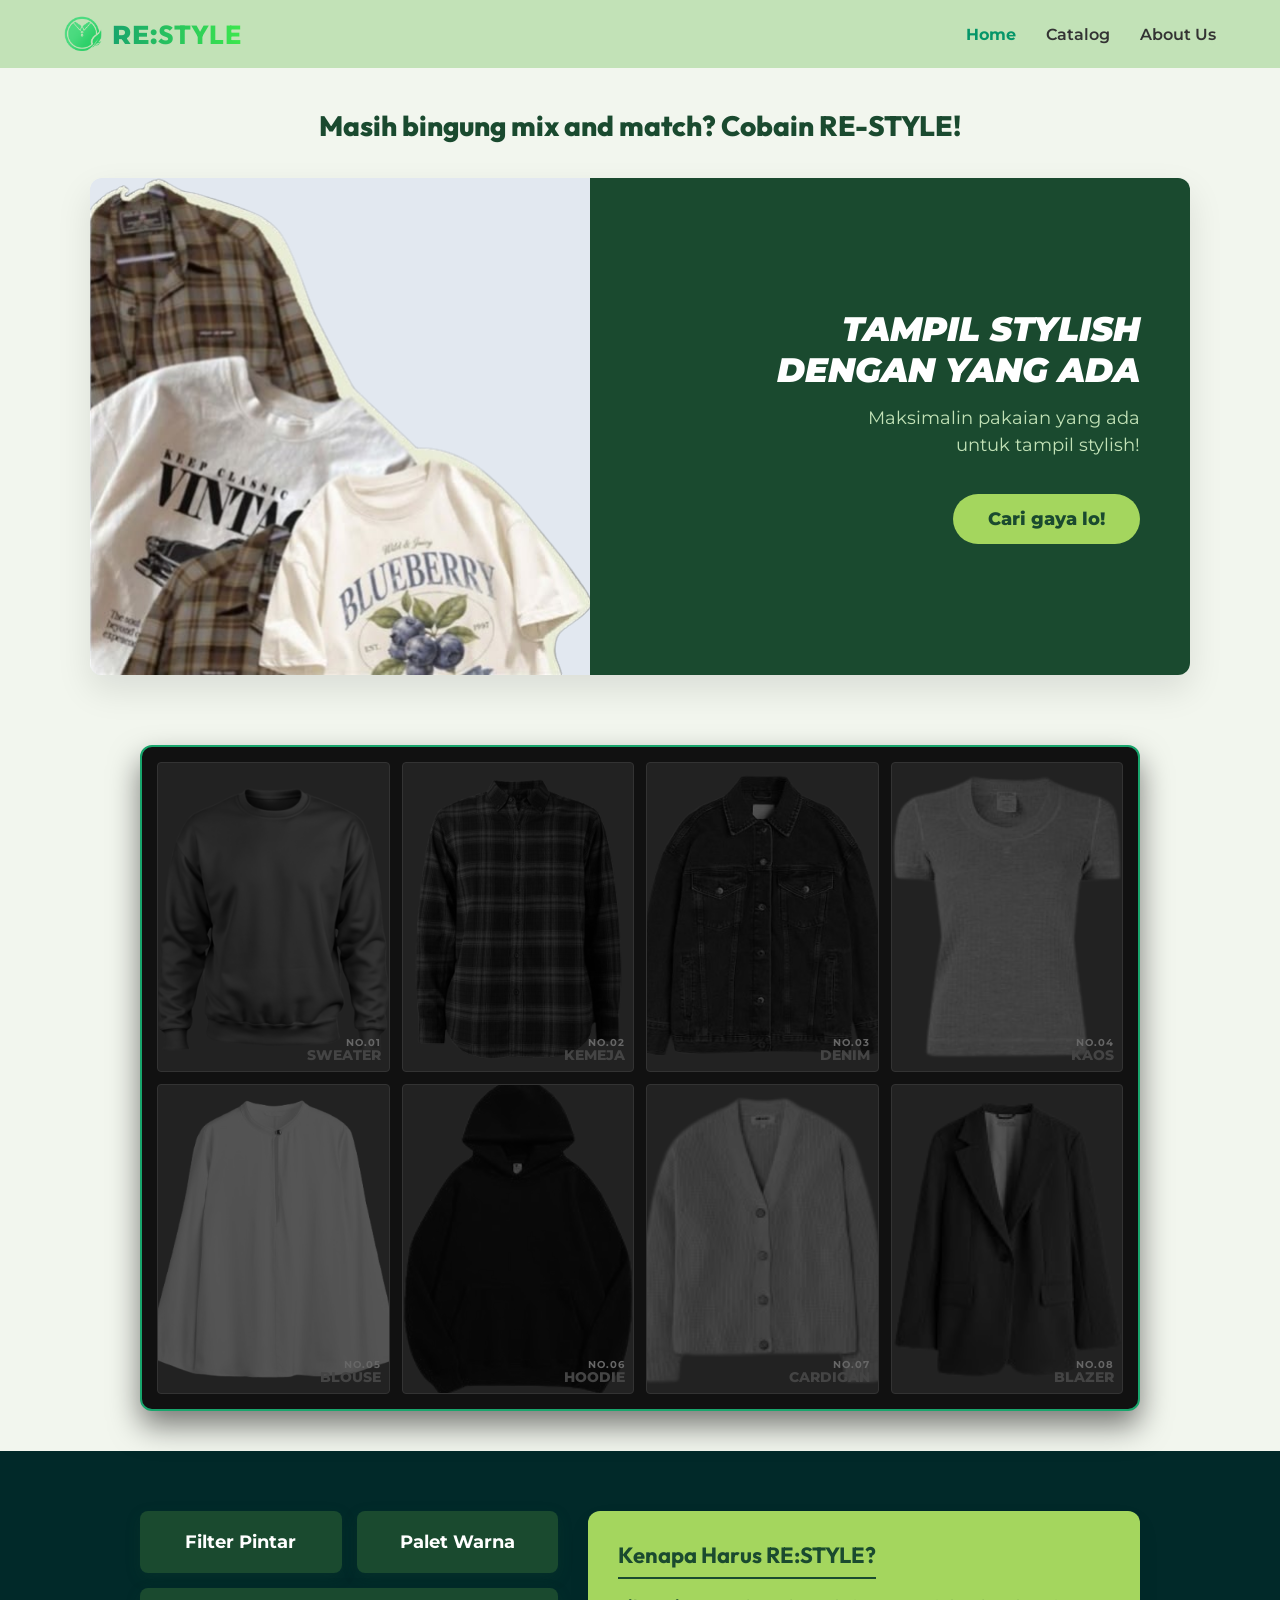
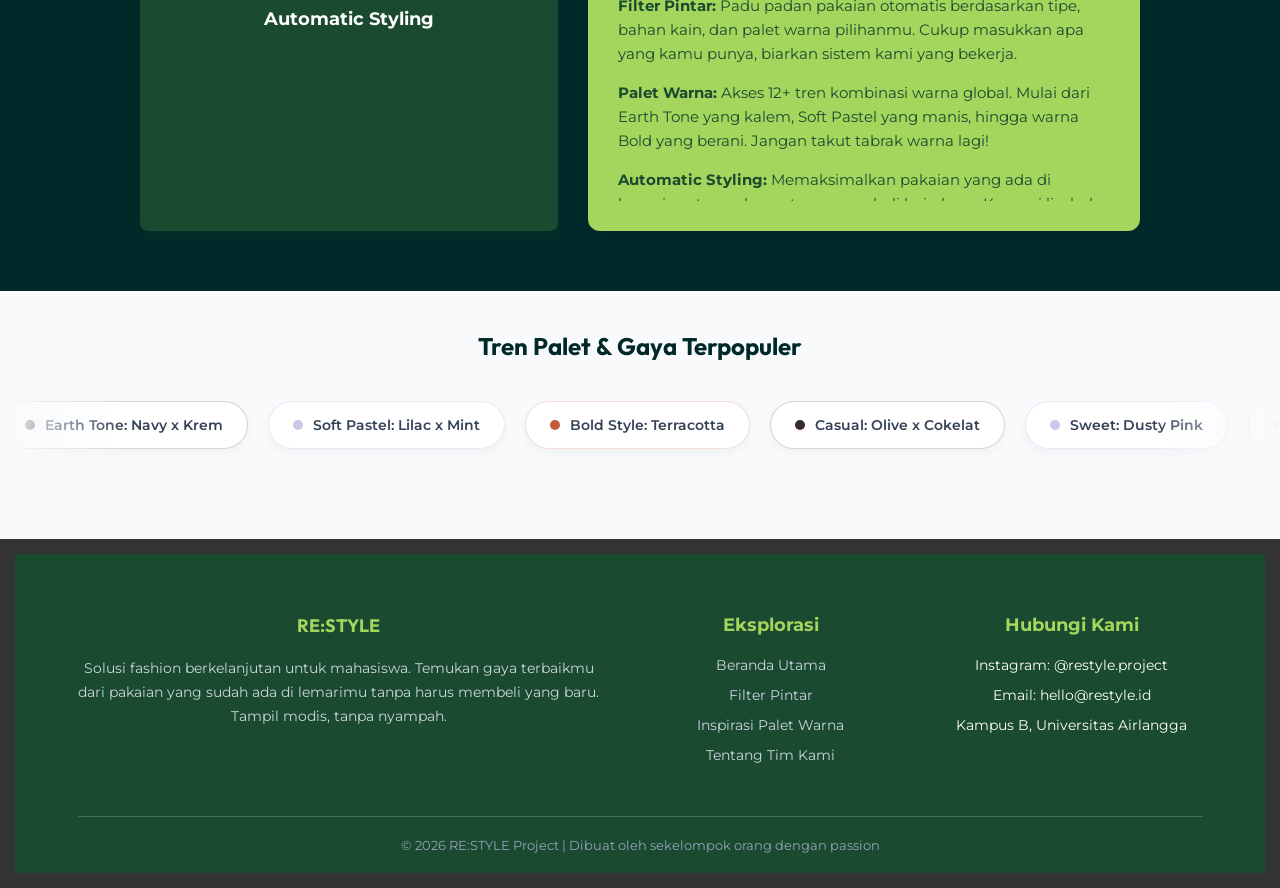
==== commit e630525d: "Add files via upload" ====
--- a/index.html
+++ b/index.html
@@ -36,7 +36,7 @@
       <!-- Sisi Kiri: Gambar Tumpukan Baju -->
       <div class="hero-img-col">
         <!-- Ganti src dengan gambar tumpukan baju estetik yang kamu punya -->
-        <img src="assets/hero-clothes.jpg" alt="Tumpukan Baju Estetik" /> 
+        <img src="assets/hero-clothes.png" alt="Tumpukan Baju Estetik" /> 
       </div>
       
       <!-- Sisi Kanan: Kotak Hijau Gelap -->
--- a/style.css
+++ b/style.css
@@ -604,9 +604,14 @@
 @media (max-width: 768px) {
   /* Tumpuk banner hero atas-bawah */
   .hero-banner {
-    flex-direction: column;
+    display: flex !important;
+    flex-direction: column !important;
   }
   
+  .hero-img-col {
+    display: none !important;
+  }
+
   .hero-text-col {
     align-items: center; /* Rata tengah di HP */
     text-align: center;
@@ -903,21 +908,6 @@
   font-size: 14px;
   color: #64748b;
   margin-bottom: 25px;
-}
-
-.filter-group-container {
-  display: flex;
-  justify-content: center;
-  gap: 20px;
-  flex-wrap: wrap;
-  margin-bottom: 25px;
-}
-
-.filter-group {
-  display: flex;
-  flex-direction: column;
-  text-align: left;
-  min-width: 180px;
 }
 
 /* Container pembungkus select untuk mengunci ukuran layout */
@@ -1014,60 +1004,102 @@
 
 /* 3. Pastikan container utamanya menggunakan align-items: stretch */
 .rekomendasi-card-result {
-  display: flex;
-  align-items: stretch; /* Memaksa kotak gambar dan kotak teks memiliki tinggi yang sama rapi */
-  background: #ffffff;
-  border-radius: 16px;
-  overflow: hidden;
-  box-shadow: 0 10px 25px rgba(0, 0, 0, 0.08);
-  border: 1px solid rgba(194, 226, 183, 0.5);
-  margin-top: 20px;
-}
-
+  display: flex !important;
+  flex-direction: row !important; /* Mengubah susunan utama menjadi atas-bawah */
+  background: #ffffff !important;
+  border-radius: 16px !important;
+  overflow: hidden !important;
+  box-shadow: 0 10px 25px rgba(0, 0, 0, 0.08) !important;
+  border: 1px solid rgba(194, 226, 183, 0.5) !important;
+  margin-top: 20px !important;
+  padding: 30px !important;
+  gap: 25px !important;
+}
+
+/* ================= DESAIN BOKS GAMBAR GANDA (ATASAN & BAWAHAN) ================= */
 .rekomendasi-img-box {
-  width: 200px;
-  height: 200px;
-  flex-shrink: 0;
-  background-color: #f8fafc;
-  display: flex;
-  justify-content: center;
-  align-items: center;
-  overflow: hidden; /* Mengunci agar jika ada sisa elemen tidak akan bocor keluar */
-  padding: 10px; /* Memberi jarak napas agar gambar tidak menempel ke garis tepi */
-}
-
-/* 1. Kotak penampung gambarnya (Pastikan posisinya fleksibel namun teratur) */
-.rekomendasi-img-box {
-  width: 250px; /* Kita naikkan sedikit lebarnya agar lebih dominan di desktop */
-  height: auto; /* TINGGI DIBUAT AUTO: Biarkan mengikuti tinggi teks info di kanannya */
-  min-height: 250px; /* Batas minimal tinggi agar tetap proporsional */
-  flex-shrink: 0; /* Mencegah gambar tertekan gepeng oleh teks */
-  background-color: #ffffff; /* Ubah ke putih bersih agar menyatu dengan background kartu */
-  display: flex;
-  justify-content: center;
-  align-items: center;
-  padding: 0; /* Hilangkan padding agar gambar bisa menyentuh tepi boks */
-  overflow: hidden;
-}
-
-/* 2. TAMBAHKAN BLOK BARU INI: Mengunci gambar di dalam Hasil Rekomendasi */
-.rekomendasi-img-box img {
+  width: 380px !important;
+  display: flex !important;
+  flex-direction: row !important;
+  justify-content: center !important;
+  gap: 20px !important;
+  background-color: #f8fafc !important;
+  padding: 20px !important;
+  border-radius: 12px !important;
+  border: 1px solid #cbd5e1 !important;
+}
+
+/* Pengaturan masing-masing kolom gambar */
+.img-half {
+  flex: 1 !important;
+  display: flex !important;
+  flex-direction: column !important;
+  align-items: center !important;
+  gap: 8px !important;
+}
+
+/* Desain Label "Atasan" & "Bawahan" */
+.img-label {
+  font-size: 11px;
+  font-weight: 800;
+  color: #059669;
+  background: #e6f4ea;
+  padding: 4px 10px;
+  border-radius: 12px;
+  text-transform: uppercase;
+  letter-spacing: 0.5px;
+}
+
+  /* Mengunci ukuran gambar agar sama besar dan tidak gepeng */
+.img-half img {
+  width: 100% !important;
+  height: 240px !important; /* Ukuran tinggi yang pas dan ideal */
+  object-fit: contain !important;
+  background-color: #ffffff !important;
+  border-radius: 8px !important;
+  border: 1px solid #cbd5e1 !important;
+}
+
+.filter-group-container {
+  display: grid;
+  grid-template-columns: repeat(4, 1fr); 
+  gap: 20px;
+  margin-bottom: 25px;
   width: 100%;
-  height: 100%;
-  /* TIPS OPSI: 
-     - Gunakan 'contain' jika ingin seluruh baju terlihat utuh (tidak terpotong).
-     - Gunakan 'cover' jika ingin gambar penuh menutup kotak (tapi sisi tepi mungkin terpotong).
-     Untuk katalog pakaian, 'contain' biasanya jauh lebih aman agar bentuk baju tidak hilang.
-  */
-  object-fit: cover;
+}
+
+.filter-group {
+  display: flex;
+  flex-direction: column;
+  text-align: left;
+  width: 100%;
+}
+
+/* --- RESPONSIVITAS MOBILE (TAMBAHKAN DI DALAM @media max-width: 768px) --- */
+@media (max-width: 768px) {
+  .filter-group-container {
+    grid-template-columns: 1fr !important; /* Memaksa 4 kolom menjadi 1 kolom (tumpuk ke bawah) di HP */
+    gap: 15px !important;
+  }
+  .rekomendasi-img-box {
+    width: 100% !important;
+    flex-direction: column !important; /* Gambar Atasan & Celana ditumpuk atas-bawah di HP */
+    border-right: none !important;
+    border-bottom: 1px solid #cbd5e1 !important;
+  }
+
+  .img-half img {
+    height: 240px !important; /* Memberi ruang lebih tinggi di layar HP agar baju terlihat jelas */
+  }
 }
 
 .rekomendasi-info {
-  padding: 25px;
-  display: flex;
-  flex-direction: column;
-  gap: 8px;
-  text-align: left;
+  flex-grow: 1 !important;
+  padding: 0 !important;
+  display: flex !important;
+  flex-direction: column !important;
+  gap: 10px !important;
+  text-align: left !important;
 }
 
 .rekomendasi-info h4 {
@@ -1484,31 +1516,22 @@
   .select-wrapper + div[style*="visibility: hidden"] {
     height: 10px !important; /* Menciutkan jarak kosong agar hemat ruang */
     margin-bottom: 5px;
-  }
-
-  /* Laci Filter Dropdown menyesuaikan lebar HP */
-  .filter-group {
-    width: 100%;
-    margin-bottom: 10px !important;
-  }
-
-  .filter-group-container {
-    gap: 12px !important; /* Merapatkan jarak antar kotak filter di HP */
-    margin-bottom: 15px !important;
-  }
+  } 
+
 
   /* Hasil rekomendasi filter diputar vertikal di HP */
   .rekomendasi-card-result {
-    flex-direction: column;
+    flex-direction: column !important;
     align-items: stretch !important;
+    padding: 15px !important;
   }
 
   /* Kunci ukuran boks gambar saat di layar HP */
   .rekomendasi-img-box {
     width: 100% !important;
-    height: 220px !important;
-    min-height: auto !important;
-    background-color: #ffffff !important;
+    flex-direction: row !important; /* Gambar Atasan & Bawahan tetap berdampingan rapi di HP */
+    justify-content: center !important;
+    border: 1px solid #cbd5e1 !important;
   }
 
   /* Kunci gambar di dalam boks saat di layar HP */
@@ -1516,6 +1539,19 @@
     width: 100% !important;
     height: 100% !important;
     object-fit: cover !important;
+  }
+
+  .img-half {
+    flex: 1 !important;
+    max-width: none !important;
+  }
+
+  .img-half img {
+    height: 200px !important; /* Ukuran tinggi gambar yang pas untuk layar HP */
+  }
+
+  .rekomendasi-info {
+    width: 100% !important;
   }
 
   /* ================= REVISI UX 3: HORIZONTAL SCROLL INSPIRASI WARNA ================= */
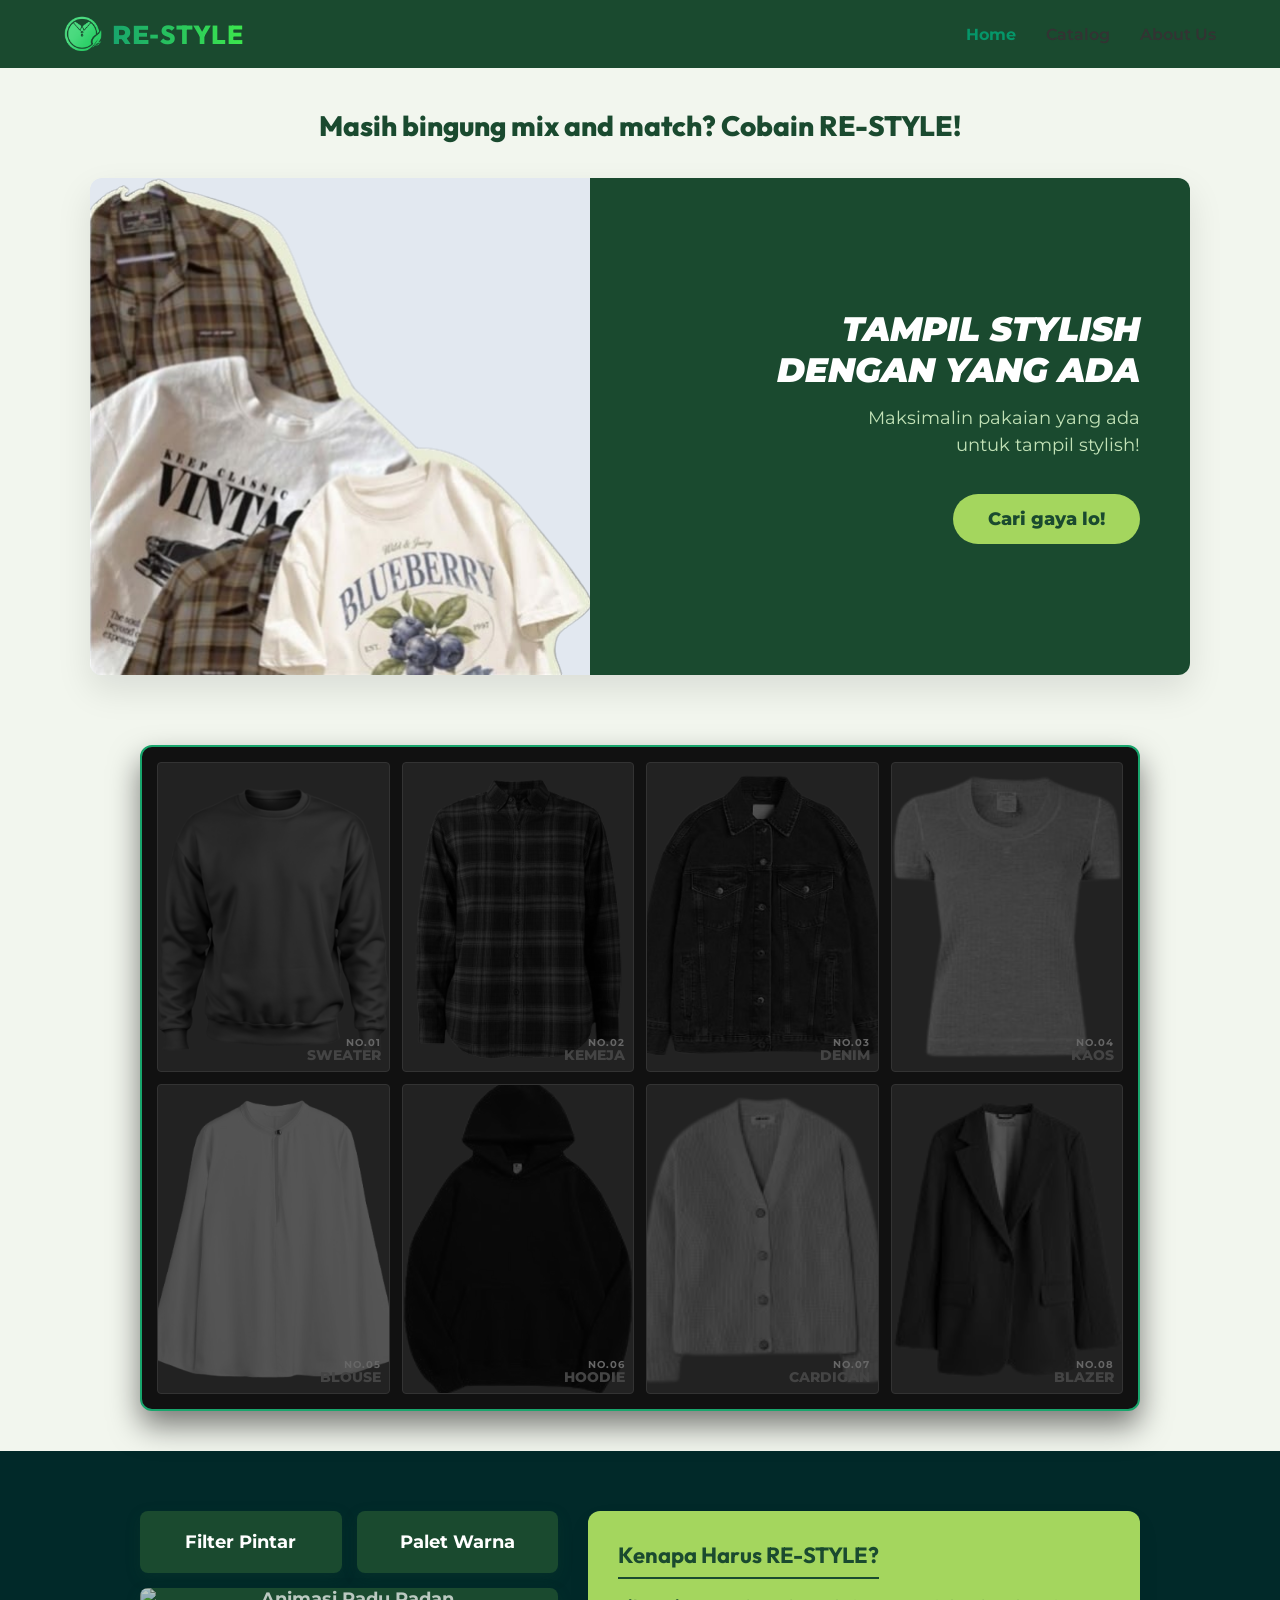
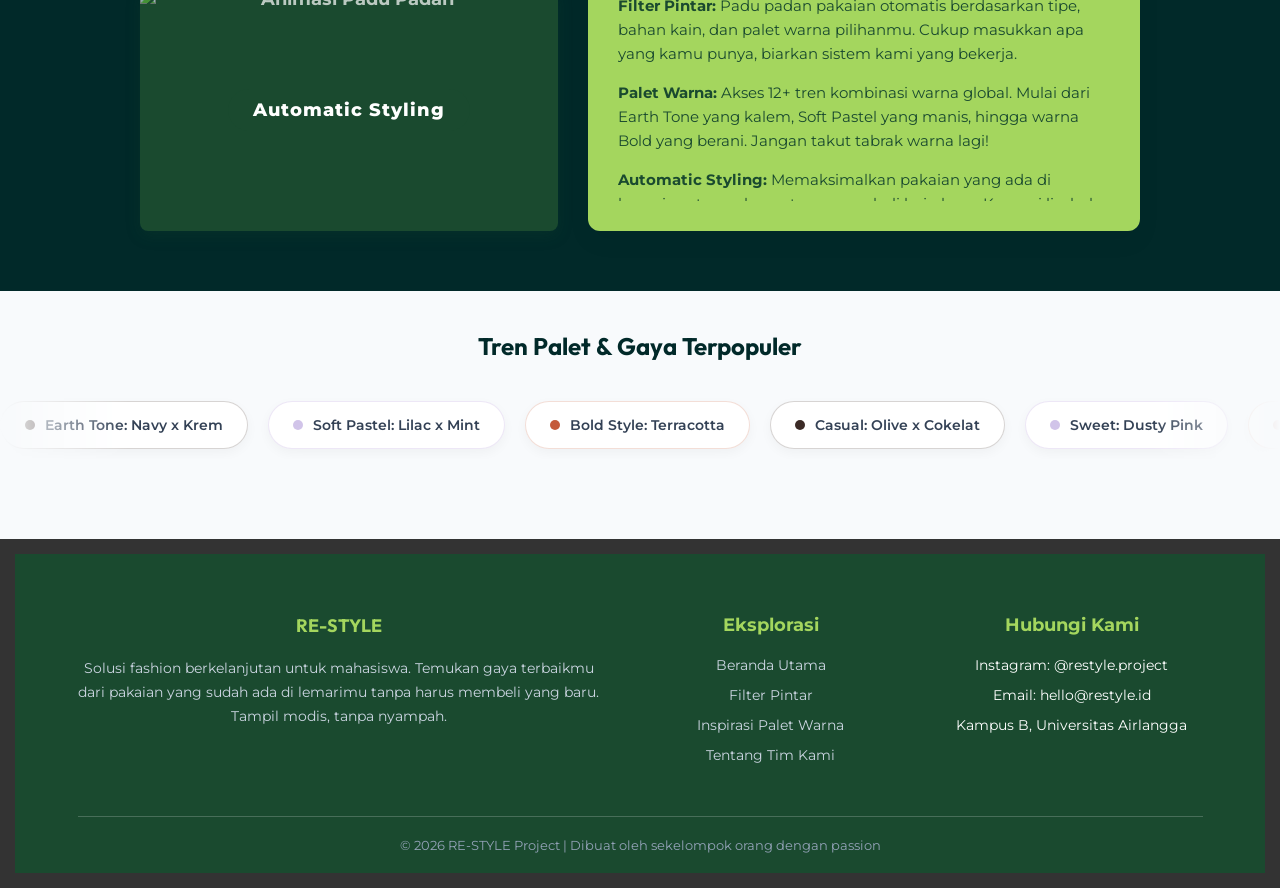
==== commit 8357abb3: "Add files via upload" ====
--- a/index.html
+++ b/index.html
@@ -3,7 +3,8 @@
   <head>
     <meta charset="UTF-8" />
     <meta name="viewport" content="width=device-width, initial-scale=1.0" />
-    <title>RE:STYLE - Tampil Modis Tanpa Nyampah</title>
+    <link rel="icon" type="image/png" href="assets/logo.png" />
+    <title>RE-STYLE - Tampil Modis Tanpa Nyampah</title>
     <link rel="stylesheet" href="style.css" />
     <link rel="preconnect" href="https://fonts.googleapis.com" />
     <link rel="preconnect" href="https://fonts.gstatic.com" crossorigin />
@@ -162,17 +163,20 @@
         <div class="feat-box">Filter Pintar</div>
         <div class="feat-box">Palet Warna</div>
       </div>
-      <div class="feat-box feat-full">Automatic Styling</div>
+      <div class="feat-box feat-full" id="box-animasi">
+        <span class="teks-atas-gif">Automatic Styling</span>
+        <img src="https://media.giphy.com/media/v1.Y2lkPTc5MGI3NjExbHFwNjBrcTBqem0yMjBkMWd5c244Y2h4NmQ2cndoOGc3NWFoNnFycCZlcD12MV9naWZzX3NlYXJjaCZjdD1n/gjBmVILc7xCoPpE63S/giphy.gif" alt="Animasi Padu Padan" class="gif-fitur" />
+      </div>
     </div>
     
     <!-- Sisi Kanan: Kotak Deskripsi Scrollable -->
     <div class="features-right-desc">
       <div class="scrollable-content">
-        <h3>Kenapa Harus RE:STYLE?</h3>
+        <h3>Kenapa Harus RE-STYLE?</h3>
         <p><strong>Filter Pintar:</strong> Padu padan pakaian otomatis berdasarkan tipe, bahan kain, dan palet warna pilihanmu. Cukup masukkan apa yang kamu punya, biarkan sistem kami yang bekerja.</p>
         <p><strong>Palet Warna:</strong> Akses 12+ tren kombinasi warna global. Mulai dari Earth Tone yang kalem, Soft Pastel yang manis, hingga warna Bold yang berani. Jangan takut tabrak warna lagi!</p>
         <p><strong>Automatic Styling:</strong> Memaksimalkan pakaian yang ada di lemarimu tanpa harus terus membeli baju baru. Kurangi limbah tekstil (fast fashion) dengan gaya yang tetap maksimal setiap harinya.</p>
-        <p>Bersama RE:STYLE, kamu berkontribusi pada tren <em>Sustainable Fashion</em>. Tampil gaya tidak harus merusak bumi, kan?</p>
+        <p>Bersama RE-STYLE, kamu berkontribusi pada tren <em>Sustainable Fashion</em>. Tampil gaya tidak harus merusak bumi, kan?</p>
       </div>
     </div>
     
--- a/style.css
+++ b/style.css
@@ -8,7 +8,7 @@
 
 /* ================= DESAIN HEADER / NAVBAR ================= */
 .navbar {
-  background-color: #c2e2b7; /* Warna hijau muda sesuai screenshot */
+  background-color: #1a4a2f; /* Warna hijau muda sesuai screenshot */
   display: flex;
   justify-content: space-between; /* Memisah logo di kiri, menu di kanan */
   align-items: center;
@@ -1814,3 +1814,65 @@
     padding: 10px 18px;
   }
 }
+
+/* Mengatur kotak agar bisa menumpuk teks dan GIF */
+#box-animasi {
+  padding: 0 !important; 
+  position: relative;
+  overflow: hidden;
+  display: flex;
+  justify-content: center;
+  align-items: center;
+  flex: 1 !important;
+  min-height: 0 !important; /* KUNCI 1: Mematikan sifat asli kotak yang suka memanjang */
+  height: 240px !important;
+}
+
+/* Mengatur teks agar melayang di atas atau di tengah GIF */
+.teks-atas-gif {
+  position: absolute;
+  z-index: 10;
+  background-color: rgba(26, 74, 47, 0.85); 
+  padding: 10px 25px;
+  border-radius: 30px;
+  font-weight: 800;
+  letter-spacing: 1px;
+}
+
+/* Mengunci GIF agar memenuhi kotak proporsional */
+.gif-fitur {
+  position: absolute !important; /* KUNCI 2: Melepas gambar agar tidak mendikte ukuran kotak */
+  top: 0;
+  left: 0;
+  width: 100% !important;
+  height: 100% !important;
+  object-fit: cover !important; /* Memotong gambar yang kepanjangan tanpa membuatnya gepeng */
+  opacity: 0.7; 
+  transition: opacity 0.3s;
+}
+
+#box-animasi:hover .gif-fitur {
+  opacity: 1; /* GIF menjadi terang penuh saat disorot mouse */
+}
+
+@media (max-width: 768px) {
+  /* 1. Memunculkan kotaknya kembali tapi dengan ukuran yang lebih pendek */
+  #box-animasi {
+    display: flex !important;
+    height: 60px !important; /* Dibuat lebih pendek agar pas seperti tombol lainnya di HP */
+    min-height: 60px !important;
+  }
+
+  /* 2. HANYA menyembunyikan gambar GIF-nya saja agar HP tidak berat */
+  .gif-fitur {
+    display: none !important;
+  }
+
+  /* 3. Menghilangkan efek melayang pada teks agar kembali menjadi teks tombol biasa */
+  .teks-atas-gif {
+    position: static !important; 
+    background-color: transparent !important; 
+    padding: 0 !important;
+    font-size: 15px !important; /* Menyamakan ukuran dengan tombol lain di HP */
+  }
+}
